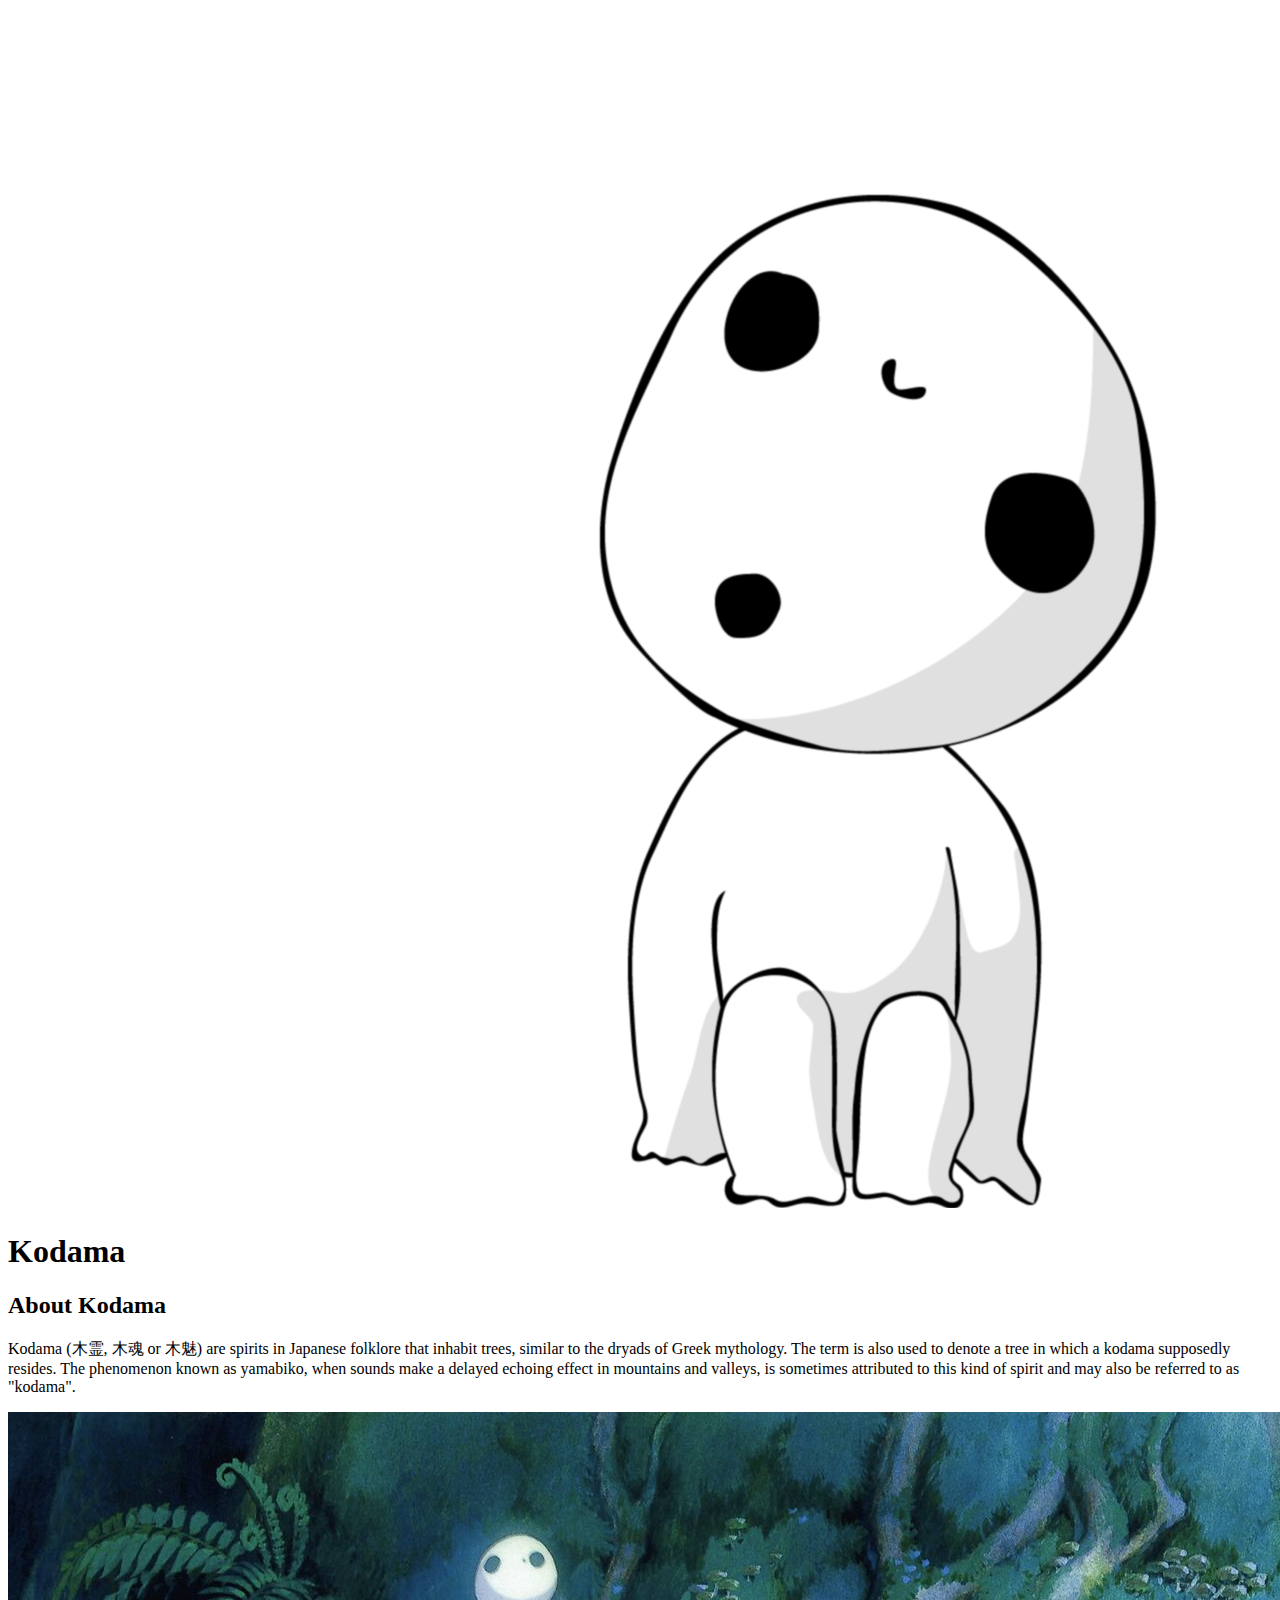
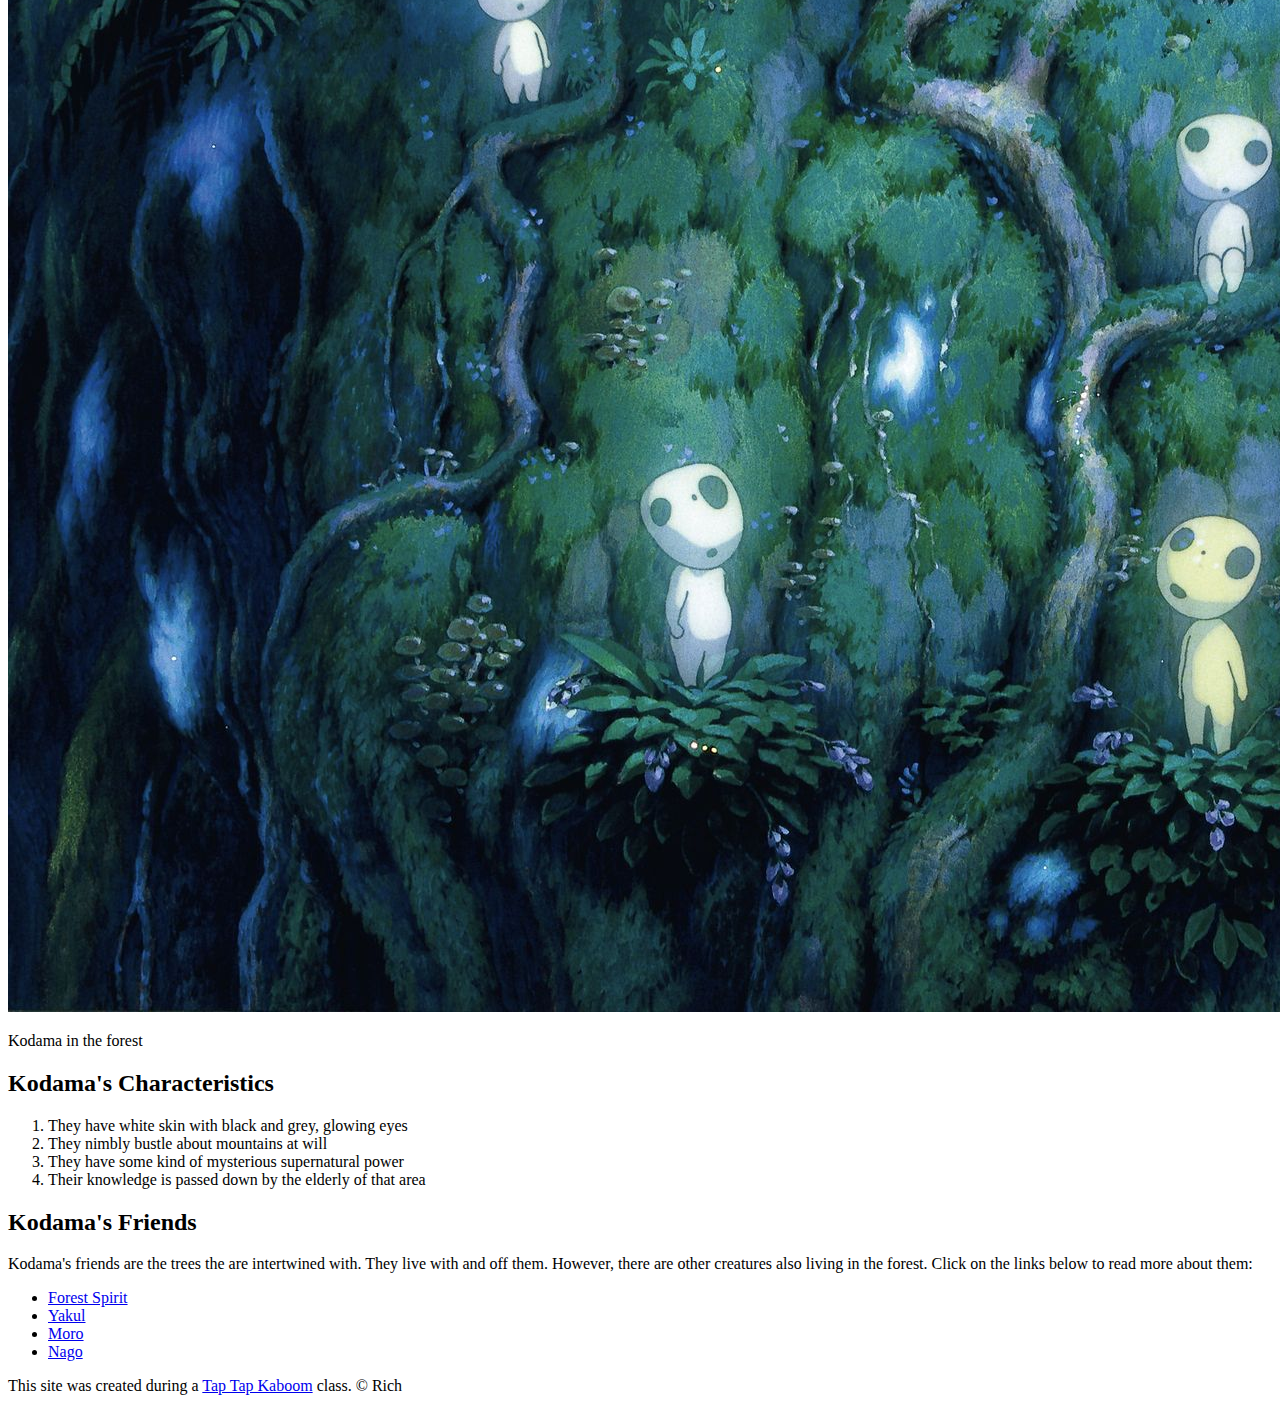
==== index.html @ 23d5f5af "Added our index.html file and a few images" ====
<!DOCTYPE html>
<html>
<head>
	<title>Kodama</title>
	<link rel="icon" href="img/kodama_avatar.png" />
</head>
<body>
	<!-- Header element -->
	<header>
		<img src="img/kodama_avatar.png">
		<h1>Kodama</h1>
	</header>

	<!-- Main element -->
	<main>
		<h2>About Kodama</h2>
		<p>Kodama (木霊, 木魂 or 木魅) are spirits in Japanese folklore that inhabit trees, similar to the dryads of Greek mythology. The term is also used to denote a tree in which a kodama supposedly resides. The phenomenon known as yamabiko, when sounds make a delayed echoing effect in mountains and valleys, is sometimes attributed to this kind of spirit and may also be referred to as "kodama".</p>
		<img src="img/kodama_forest.jpg">
		<p>Kodama in the forest</p>

		<!-- Characteristics -->
		<h2>Kodama's Characteristics</h2>
		<ol>
			<li>They have white skin with black and grey, glowing eyes</li>
			<li>They nimbly bustle about mountains at will</li>
			<li>They have some kind of mysterious supernatural power</li>
			<li>Their knowledge is passed down by the elderly of that area</li>
		</ol>

		<!-- Friends -->
		<h2>Kodama's Friends</h2>
		<p>Kodama's friends are the trees the are intertwined with. They live with and off them. However, there are other creatures also living in the forest. Click on the links below to read more about them:</p>
		<ul>
			<li><a target="_blank" href="https://ghibli.fandom.com/wiki/Forest_Spirit">Forest Spirit</a></li>
			<li><a target="_blank" href="https://ghibli.fandom.com/wiki/Yakul">Yakul</a></li>
			<li><a target="_blank" href="https://ghibli.fandom.com/wiki/Moro">Moro</a></li>
			<li><a target="_blank" href="https://ghibli.fandom.com/wiki/Nago">Nago</a></li>
		</ul>

	</main>

	<!-- Footer element -->
	<footer>
		<p>This site was created during a <a target="_blank" href="https://taptapkaboom.com">Tap Tap Kaboom</a> class. &copy; Rich</p>
	</footer>
</body>
</html>
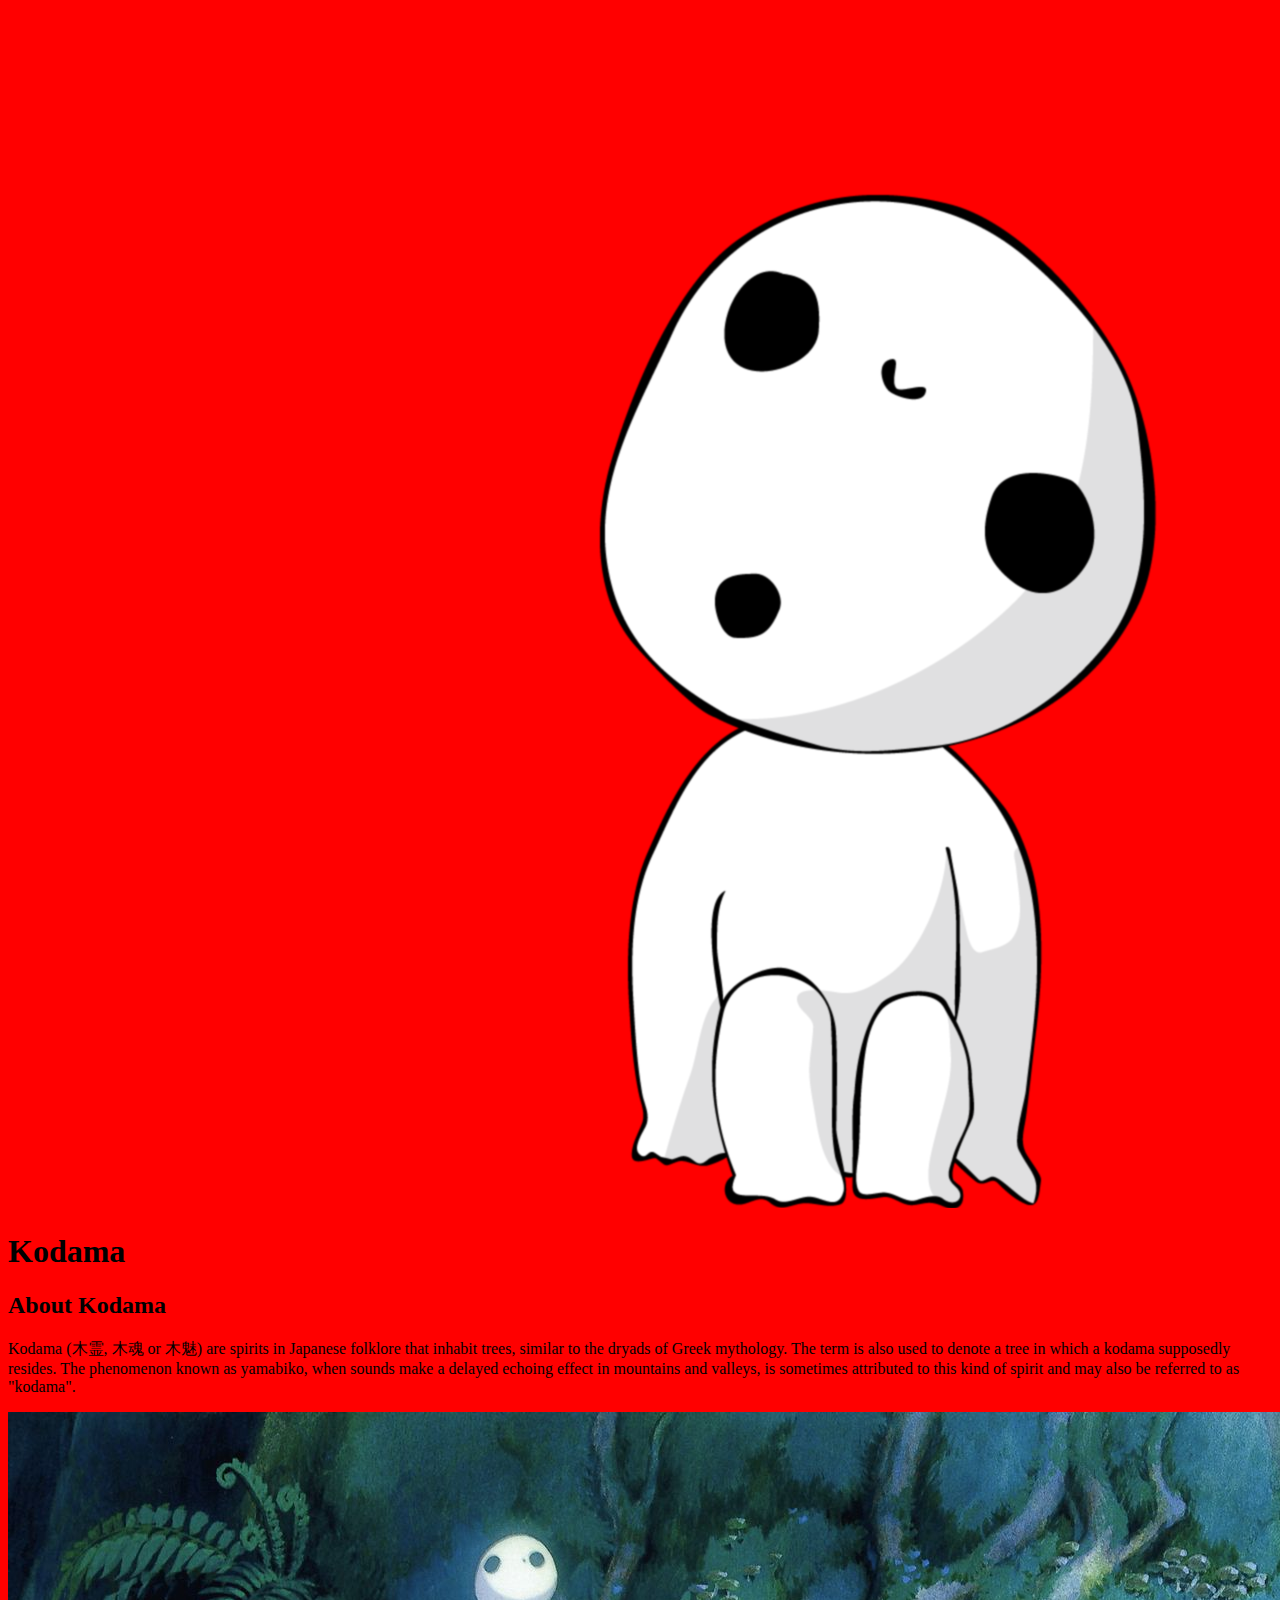
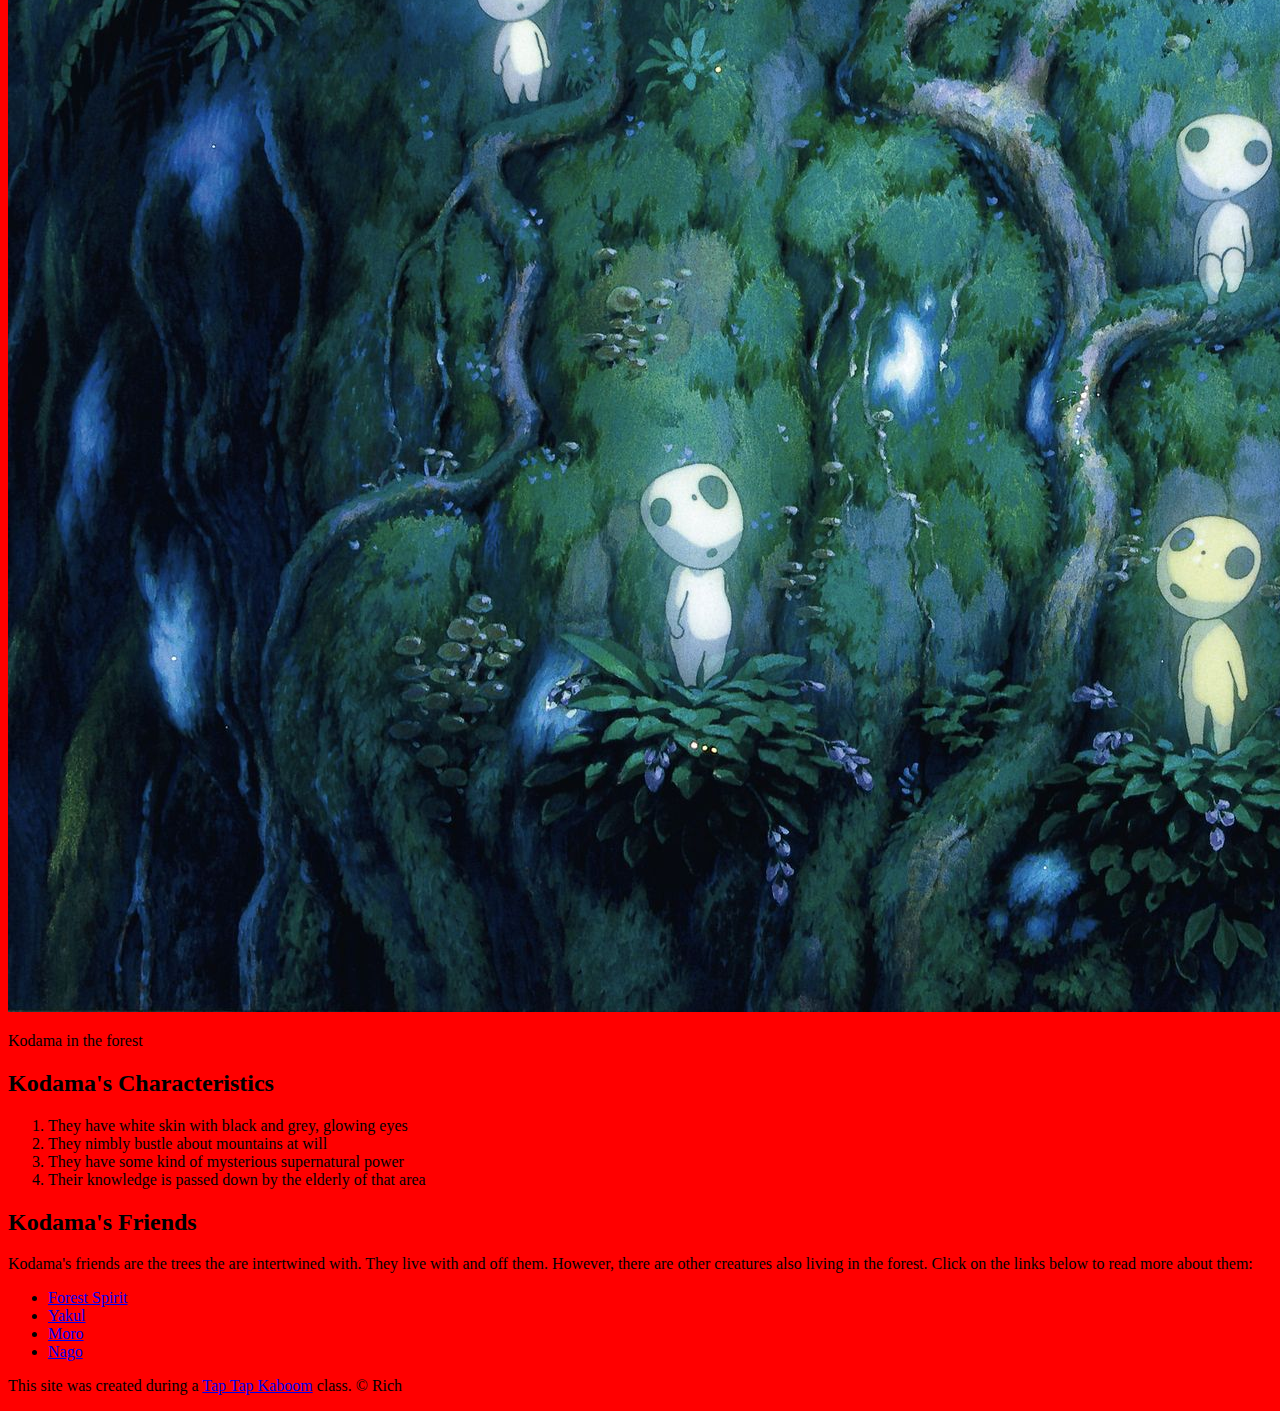
==== commit 8bb6da3e: "added stylesheet" ====
--- a/index.html
+++ b/index.html
@@ -3,6 +3,7 @@
 <head>
 	<title>Kodama</title>
 	<link rel="icon" href="img/kodama_avatar.png" />
+	<link rel="stylesheet" type="text/css" href="css/hero.css">
 </head>
 <body>
 	<!-- Header element -->
--- a/css/hero.css
+++ b/css/hero.css
@@ -0,0 +1,3 @@
+body{
+	background-color: red;
+}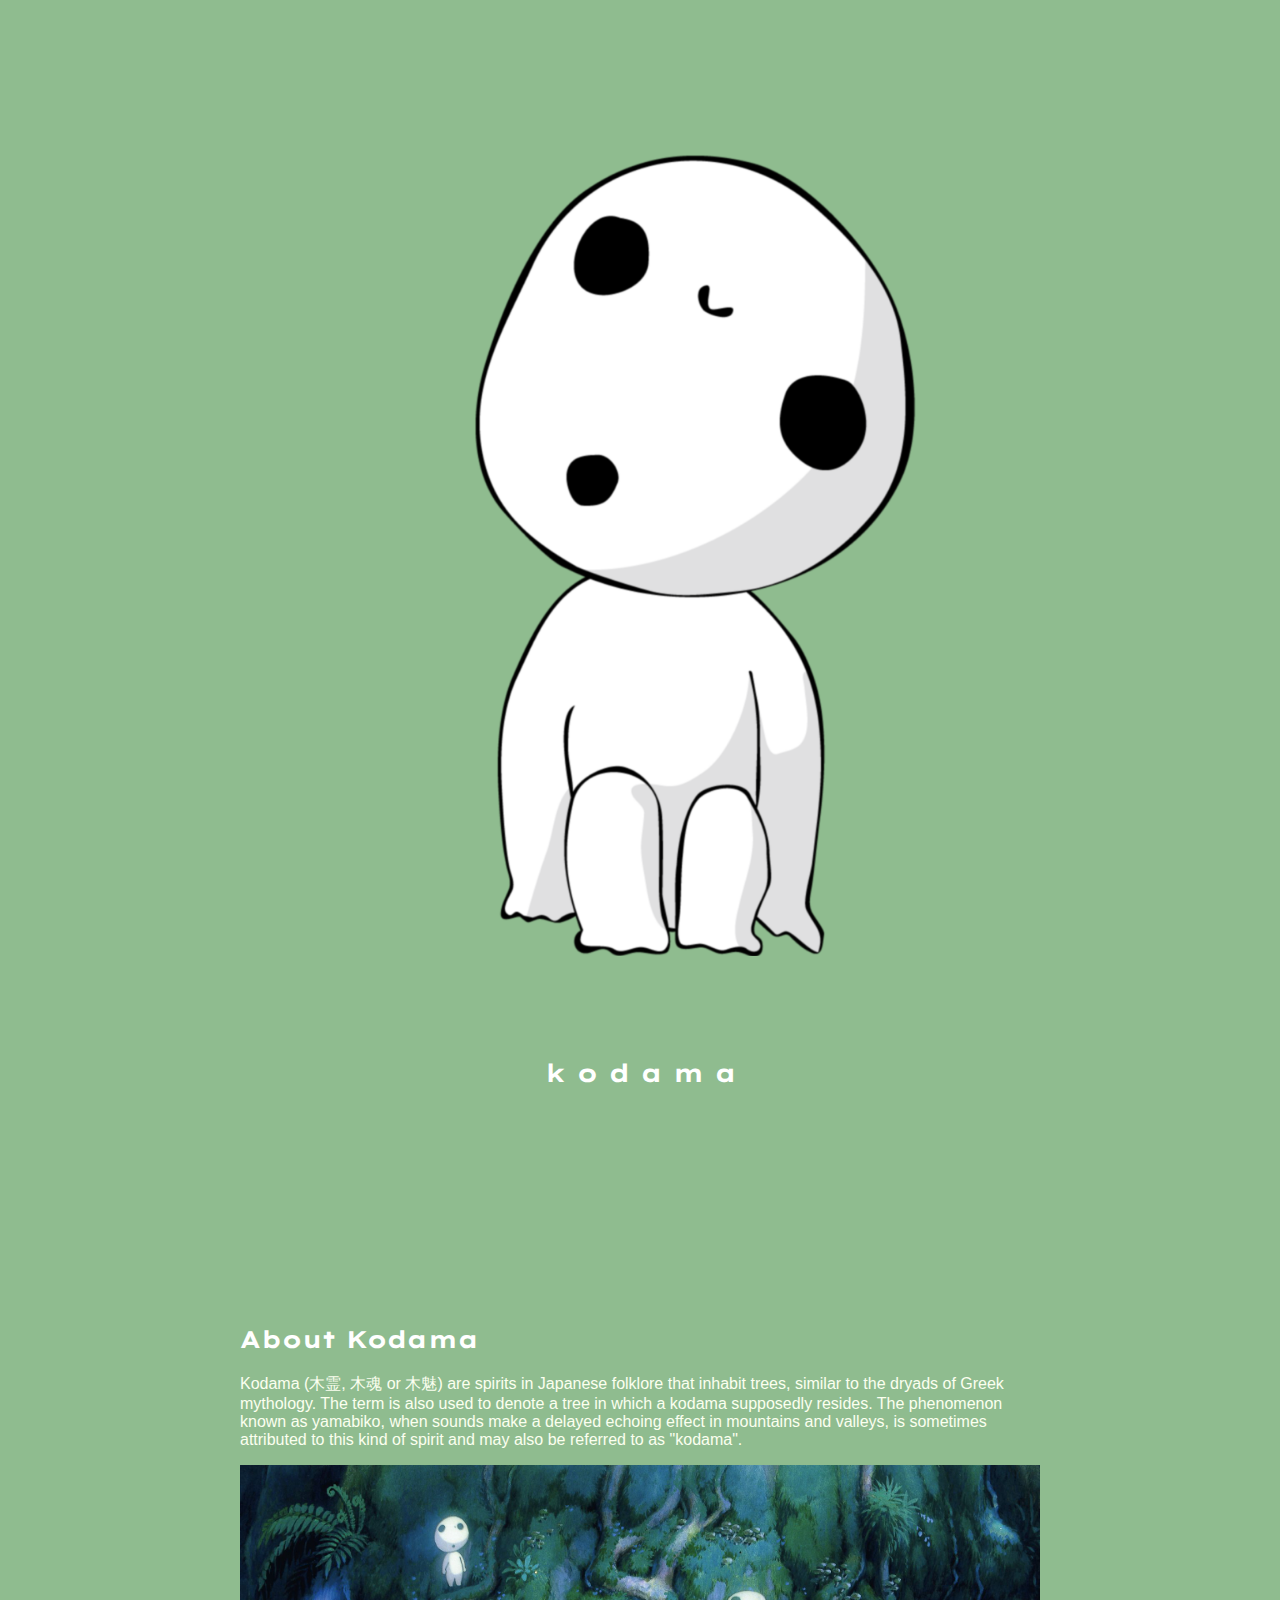
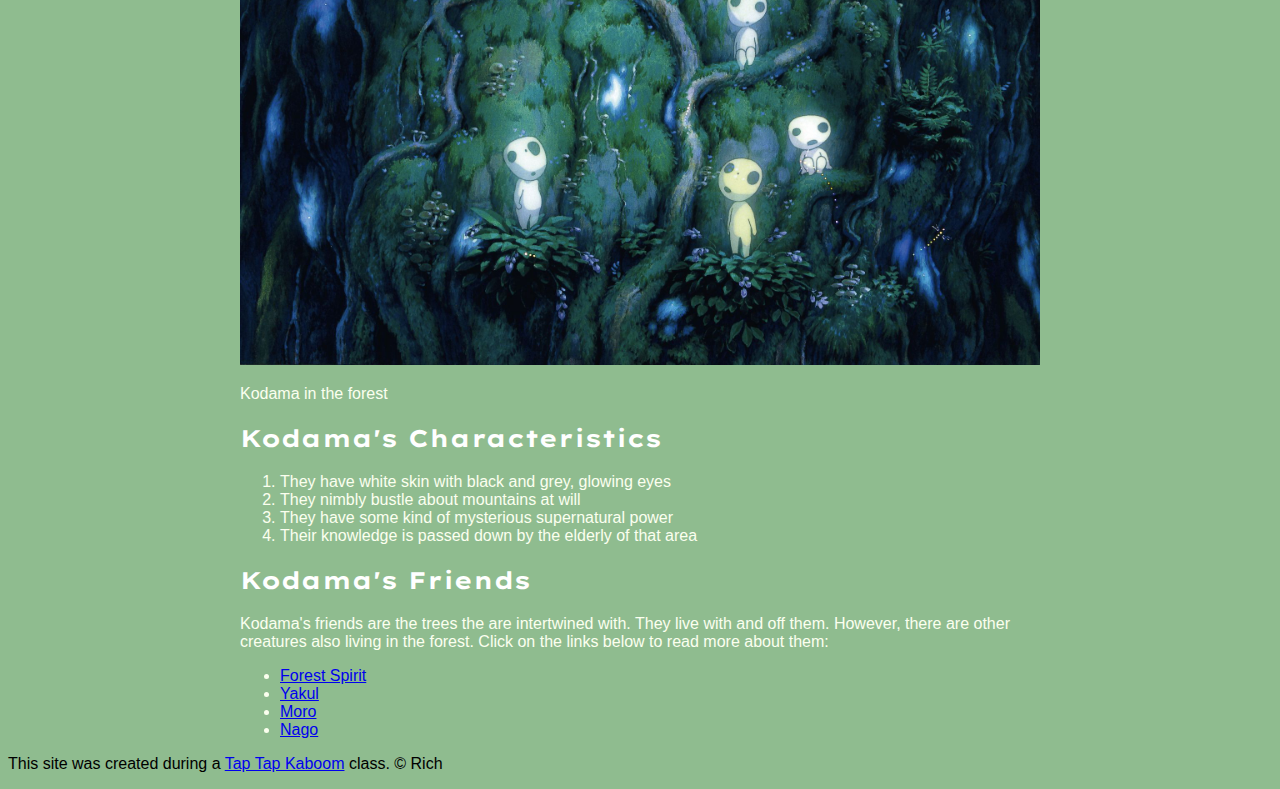
==== commit 2e7f8450: "styling" ====
--- a/index.html
+++ b/index.html
@@ -3,13 +3,14 @@
 <head>
 	<title>Kodama</title>
 	<link rel="icon" href="img/kodama_avatar.png" />
+	<link href="https://fonts.googleapis.com/css2?family=Lexend+Giga&display=swap" rel="stylesheet">
 	<link rel="stylesheet" type="text/css" href="css/hero.css">
 </head>
 <body>
 	<!-- Header element -->
 	<header>
 		<img src="img/kodama_avatar.png">
-		<h1>Kodama</h1>
+		<h1>k o d a m a</h1>
 	</header>
 
 	<!-- Main element -->
--- a/css/hero.css
+++ b/css/hero.css
@@ -1,3 +1,41 @@
 body{
-	background-color: red;
+	font-family: Helvetica, Arial, sans-serif;
+	background-color: darkseagreen;
+}
+
+header{
+	margin: 0 auto;
+	text-align: center;
+	padding-bottom: 200px;
+}
+
+h1, h2{
+	font-family: 'Lexend Giga', sans-serif;
+	color: white;
+}
+
+header h1{
+	color: white;
+	padding-top: 80px;
+	font-size: 25px;
+
+}
+
+header img{
+	max-width: 100%;
+}
+
+main{
+	max-width: 800px;
+	color: #FBFFEF;
+	margin: 0 auto;
+	padding: 0 20px;
+}
+
+main img{
+	max-width: 100%;
+}
+
+h2{
+	size: 35px;
 }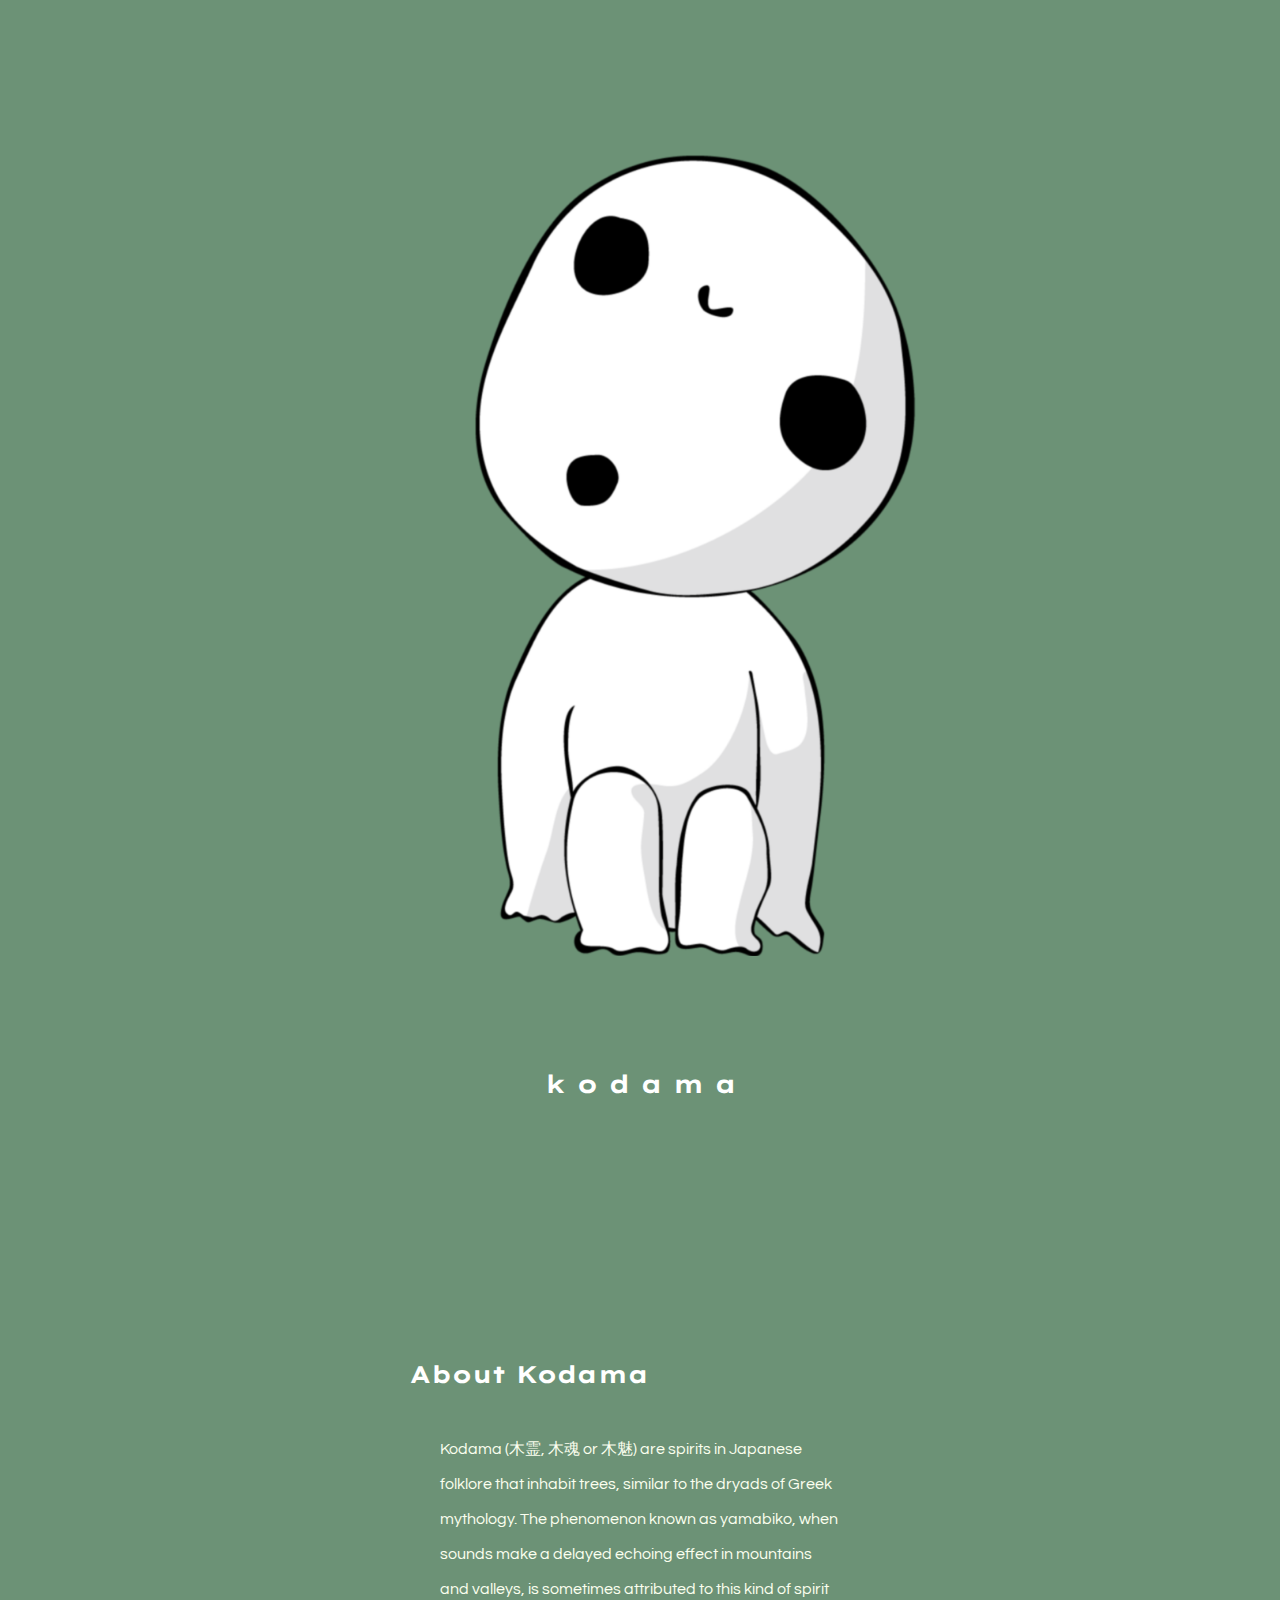
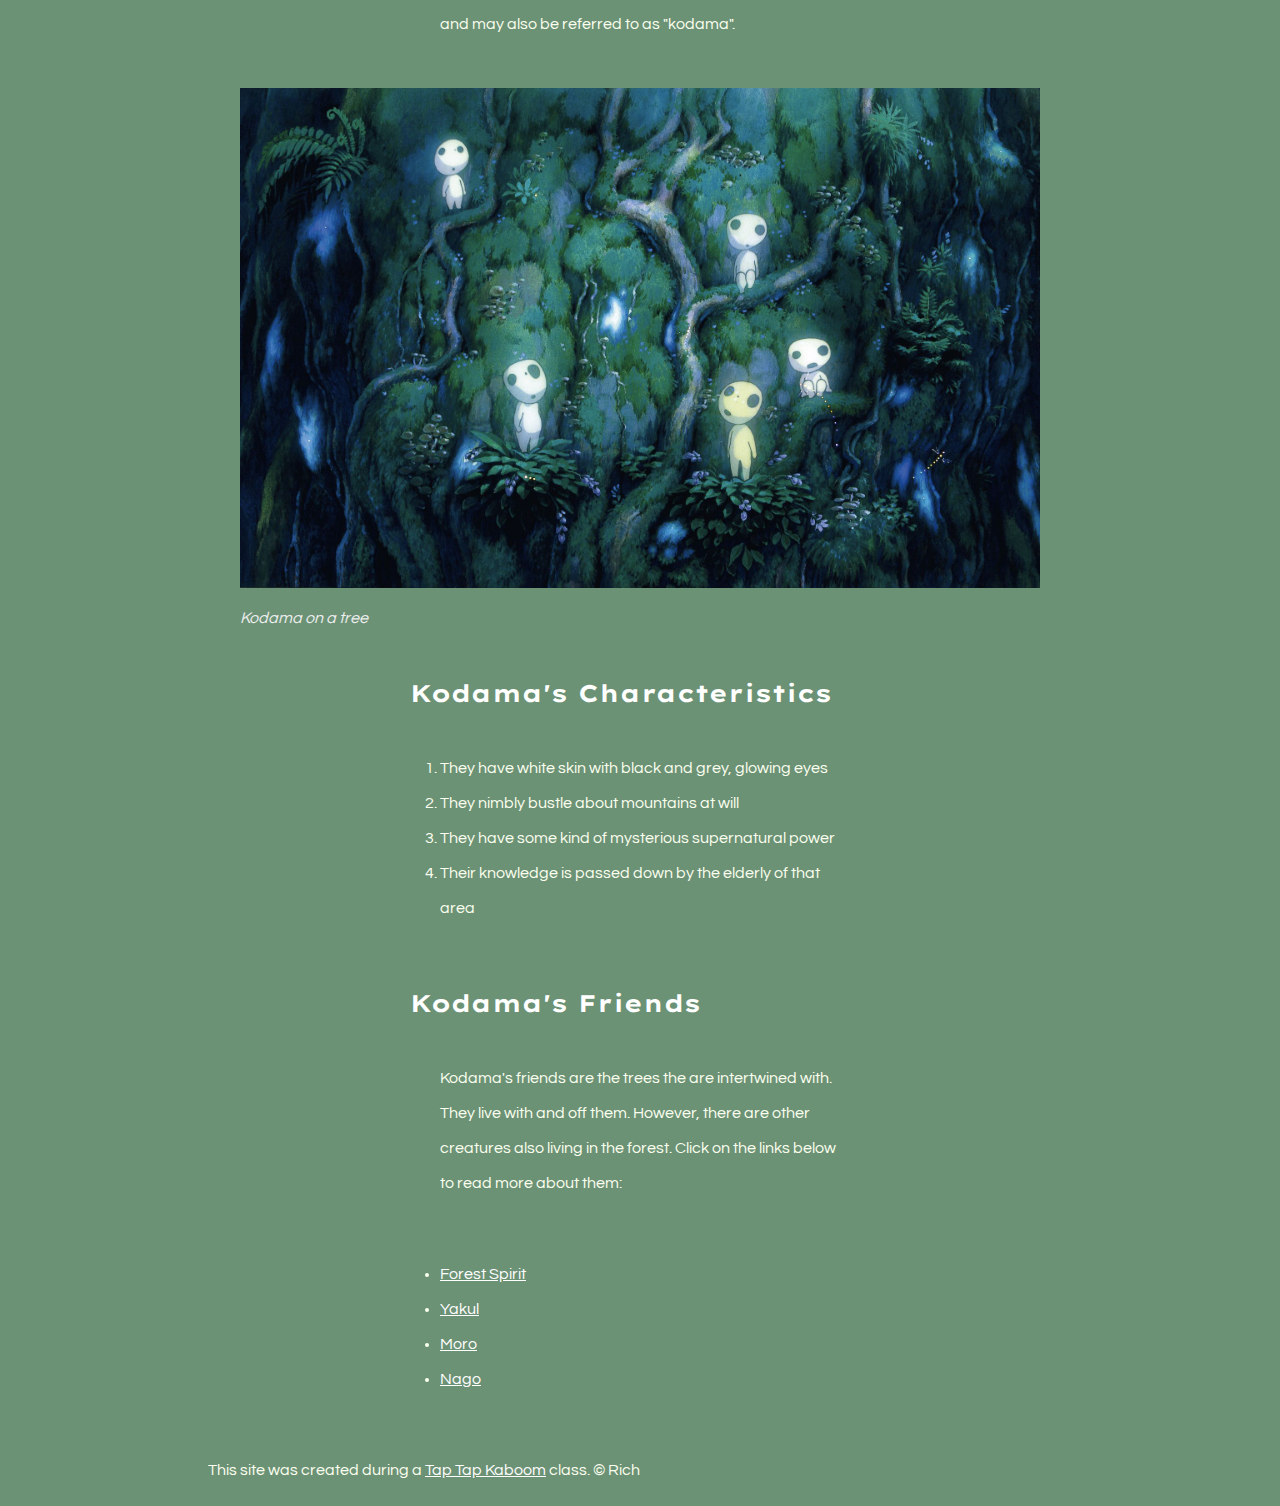
==== commit 65bc126e: "Wrote the CSS of the site and changed some html" ====
--- a/index.html
+++ b/index.html
@@ -4,6 +4,7 @@
 	<title>Kodama</title>
 	<link rel="icon" href="img/kodama_avatar.png" />
 	<link href="https://fonts.googleapis.com/css2?family=Lexend+Giga&display=swap" rel="stylesheet">
+	<link href="https://fonts.googleapis.com/css2?family=Questrial&display=swap" rel="stylesheet">
 	<link rel="stylesheet" type="text/css" href="css/hero.css">
 </head>
 <body>
@@ -16,9 +17,9 @@
 	<!-- Main element -->
 	<main>
 		<h2>About Kodama</h2>
-		<p>Kodama (木霊, 木魂 or 木魅) are spirits in Japanese folklore that inhabit trees, similar to the dryads of Greek mythology. The term is also used to denote a tree in which a kodama supposedly resides. The phenomenon known as yamabiko, when sounds make a delayed echoing effect in mountains and valleys, is sometimes attributed to this kind of spirit and may also be referred to as "kodama".</p>
+		<p>Kodama (木霊, 木魂 or 木魅) are spirits in Japanese folklore that inhabit trees, similar to the dryads of Greek mythology. The phenomenon known as yamabiko, when sounds make a delayed echoing effect in mountains and valleys, is sometimes attributed to this kind of spirit and may also be referred to as "kodama".</p>
 		<img src="img/kodama_forest.jpg">
-		<p>Kodama in the forest</p>
+		<p class="caption">Kodama on a tree</p>
 
 		<!-- Characteristics -->
 		<h2>Kodama's Characteristics</h2>
--- a/css/hero.css
+++ b/css/hero.css
@@ -1,7 +1,15 @@
+h1, h2{
+	font-family: 'Lexend Giga', sans-serif;
+	color: white;
+}
+
 body{
-	font-family: Helvetica, Arial, sans-serif;
-	background-color: darkseagreen;
+	background-color: #6C9276;
+	line-height: 35px;
+	font-family: 'Questrial', sans-serif;
+	color: #FBFFEF;
 }
+
 
 header{
 	margin: 0 auto;
@@ -9,13 +17,7 @@
 	padding-bottom: 200px;
 }
 
-h1, h2{
-	font-family: 'Lexend Giga', sans-serif;
-	color: white;
-}
-
 header h1{
-	color: white;
 	padding-top: 80px;
 	font-size: 25px;
 
@@ -27,15 +29,43 @@
 
 main{
 	max-width: 800px;
-	color: #FBFFEF;
 	margin: 0 auto;
-	padding: 0 20px;
 }
 
 main img{
 	max-width: 100%;
+	padding: 10px 0 0 0;
 }
 
 h2{
 	size: 35px;
+	padding: 20px 170px 0px;
+}
+
+p{
+	padding: 20px 200px;
+}
+
+ol, ul{
+	padding: 20px 200px;
+}
+
+footer p{
+	margin: 0 auto;
+	padding-bottom: 10px;
+	margin: 0 auto;
+}
+
+a{
+	color: white;
+}
+a:hover{
+	color: #617E5F;
+}
+
+p.caption{
+	color: #EEEEEE;
+	font-style: italic;
+	margin-top: 0;
+	padding: 0;
 }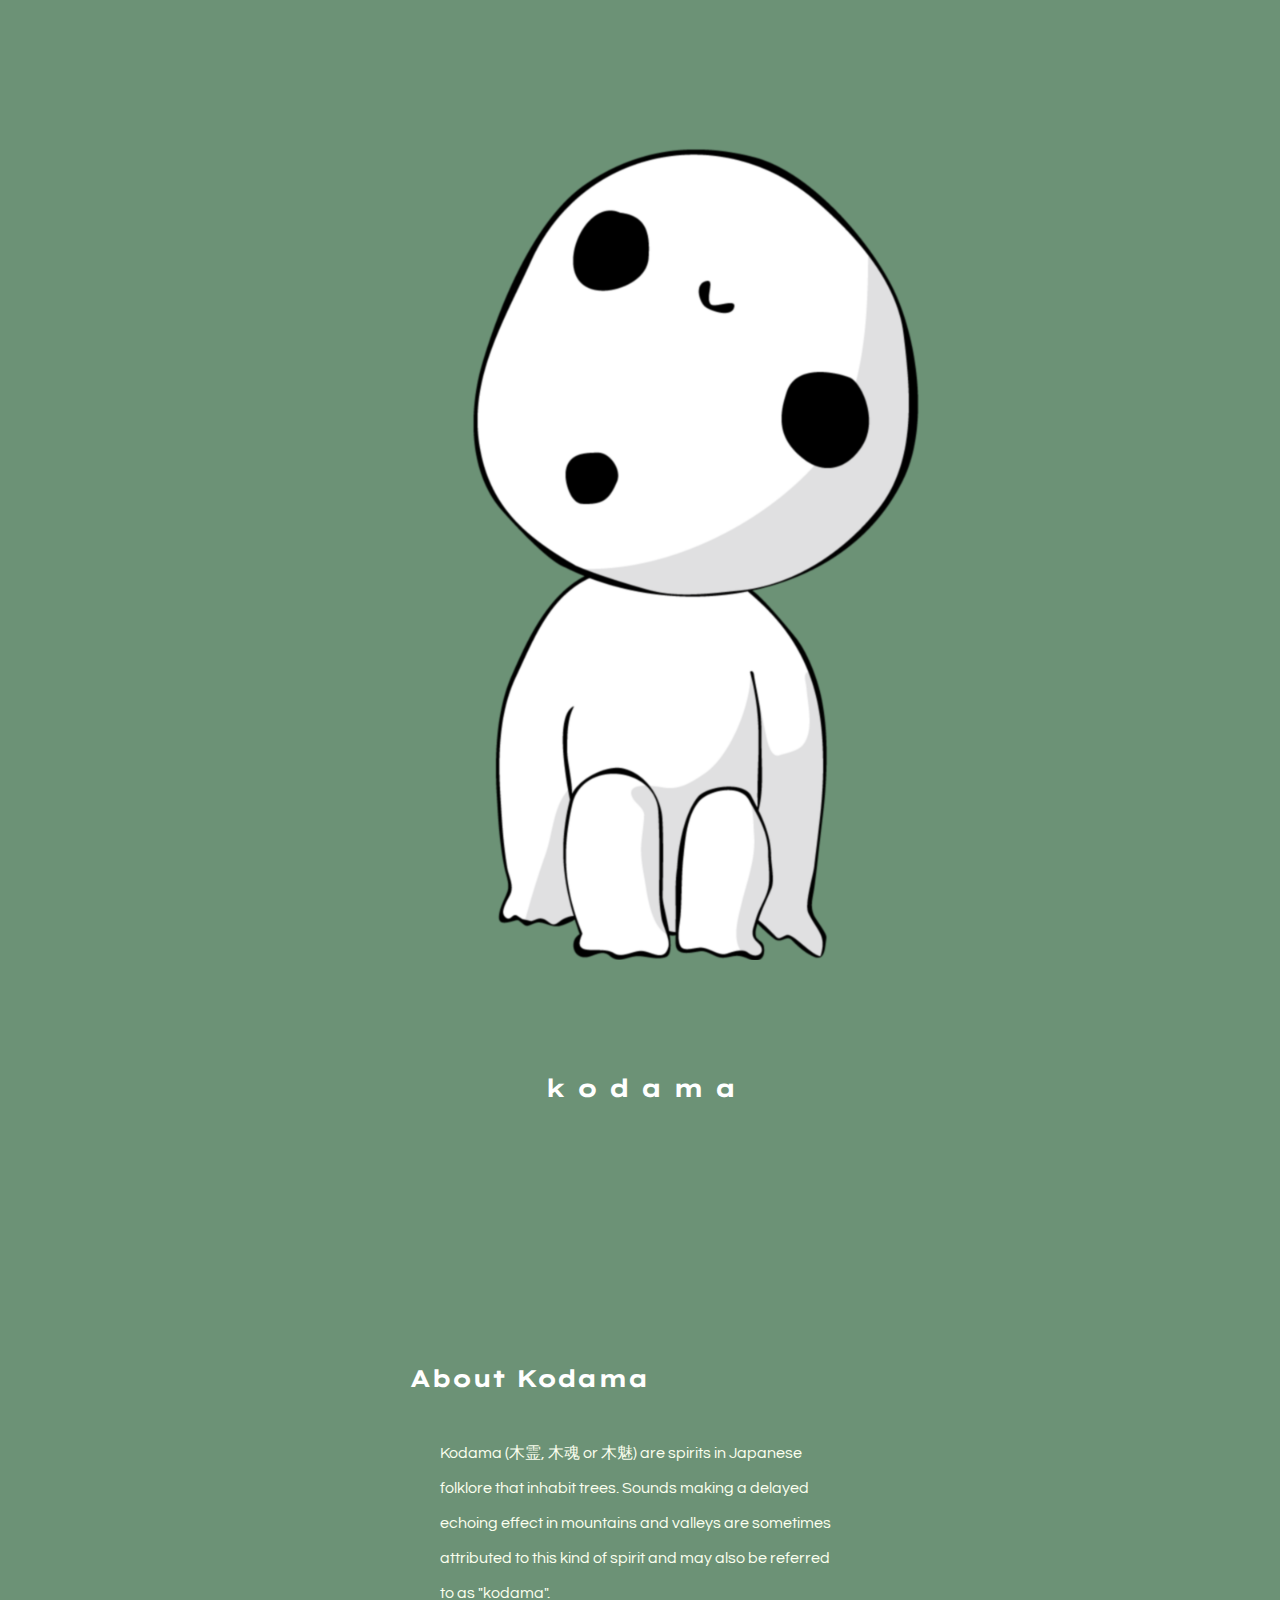
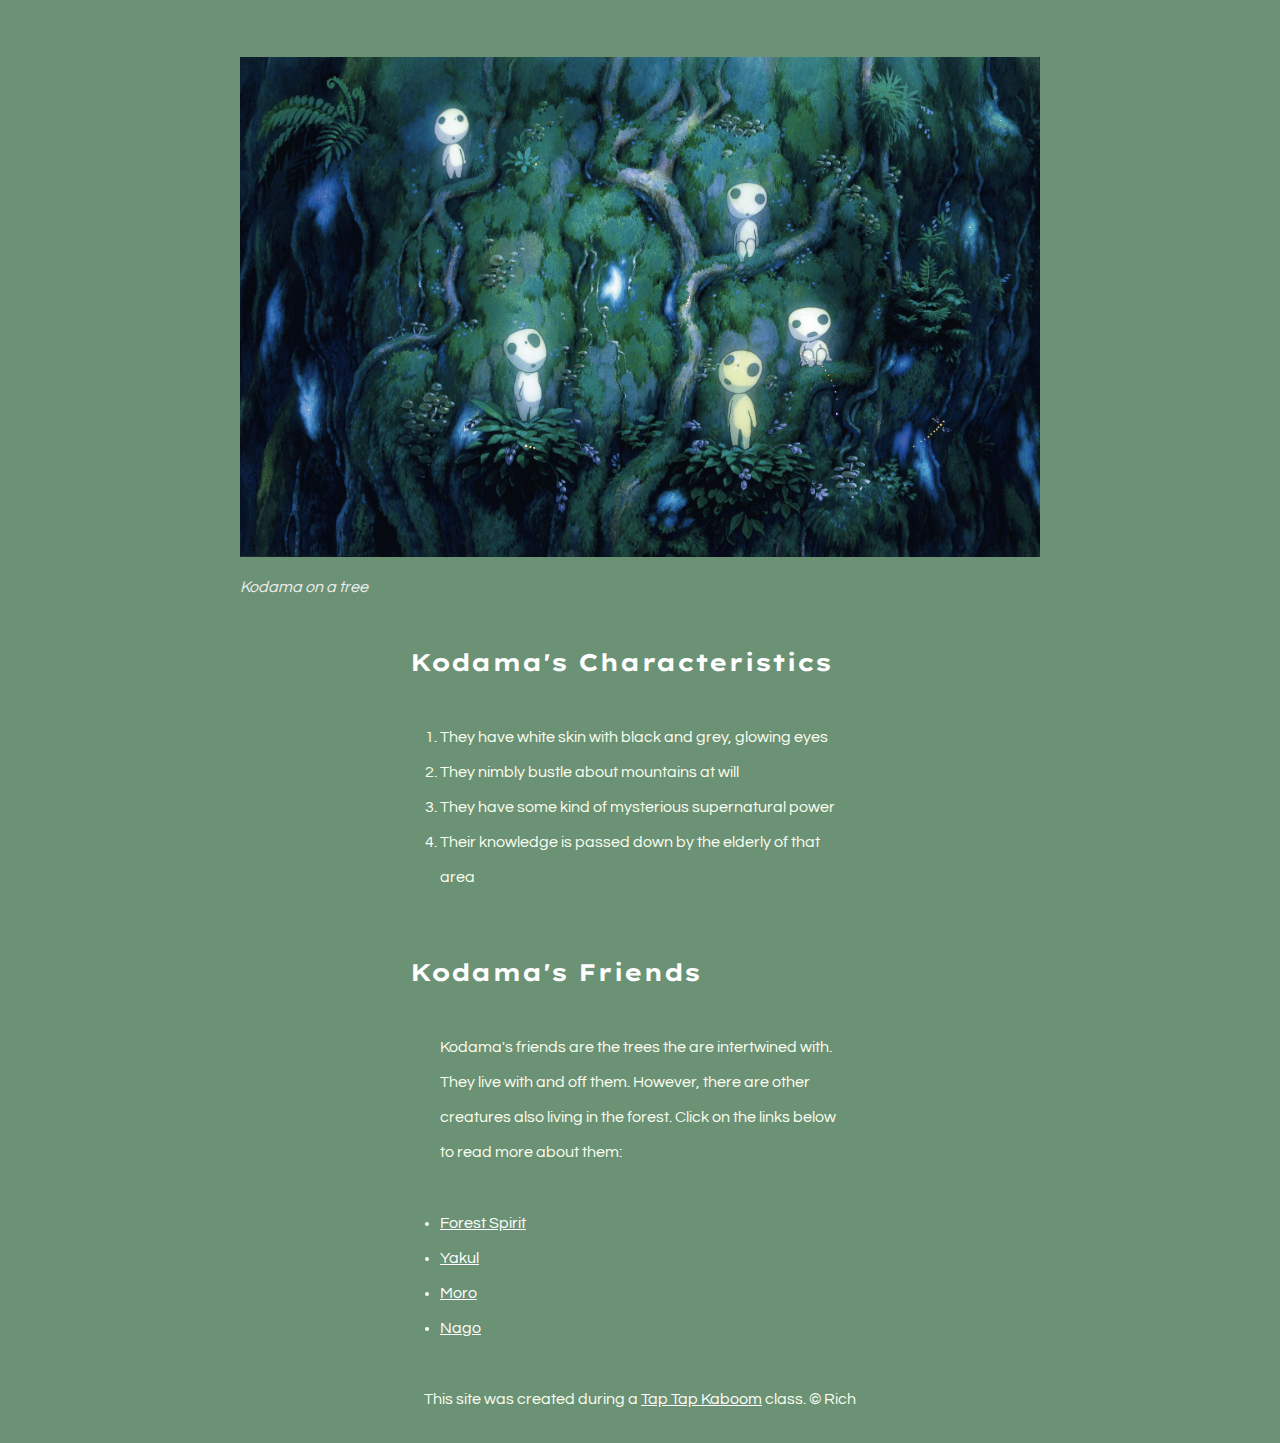
==== commit 681bfef6: "Updated text in index.html" ====
--- a/index.html
+++ b/index.html
@@ -17,7 +17,7 @@
 	<!-- Main element -->
 	<main>
 		<h2>About Kodama</h2>
-		<p>Kodama (木霊, 木魂 or 木魅) are spirits in Japanese folklore that inhabit trees, similar to the dryads of Greek mythology. The phenomenon known as yamabiko, when sounds make a delayed echoing effect in mountains and valleys, is sometimes attributed to this kind of spirit and may also be referred to as "kodama".</p>
+		<p>Kodama (木霊, 木魂 or 木魅) are spirits in Japanese folklore that inhabit trees. Sounds making a delayed echoing effect in mountains and valleys are sometimes attributed to this kind of spirit and may also be referred to as "kodama".</p>
 		<img src="img/kodama_forest.jpg">
 		<p class="caption">Kodama on a tree</p>
 
--- a/css/hero.css
+++ b/css/hero.css
@@ -8,11 +8,11 @@
 	line-height: 35px;
 	font-family: 'Questrial', sans-serif;
 	color: #FBFFEF;
+	margin: 0 auto;
 }
 
 
 header{
-	margin: 0 auto;
 	text-align: center;
 	padding-bottom: 200px;
 }
@@ -46,14 +46,17 @@
 	padding: 20px 200px;
 }
 
-ol, ul{
+ol{
 	padding: 20px 200px;
 }
 
+ul{
+	padding: 0 200px;
+}
+
 footer p{
-	margin: 0 auto;
 	padding-bottom: 10px;
-	margin: 0 auto;
+	text-align: center;
 }
 
 a{
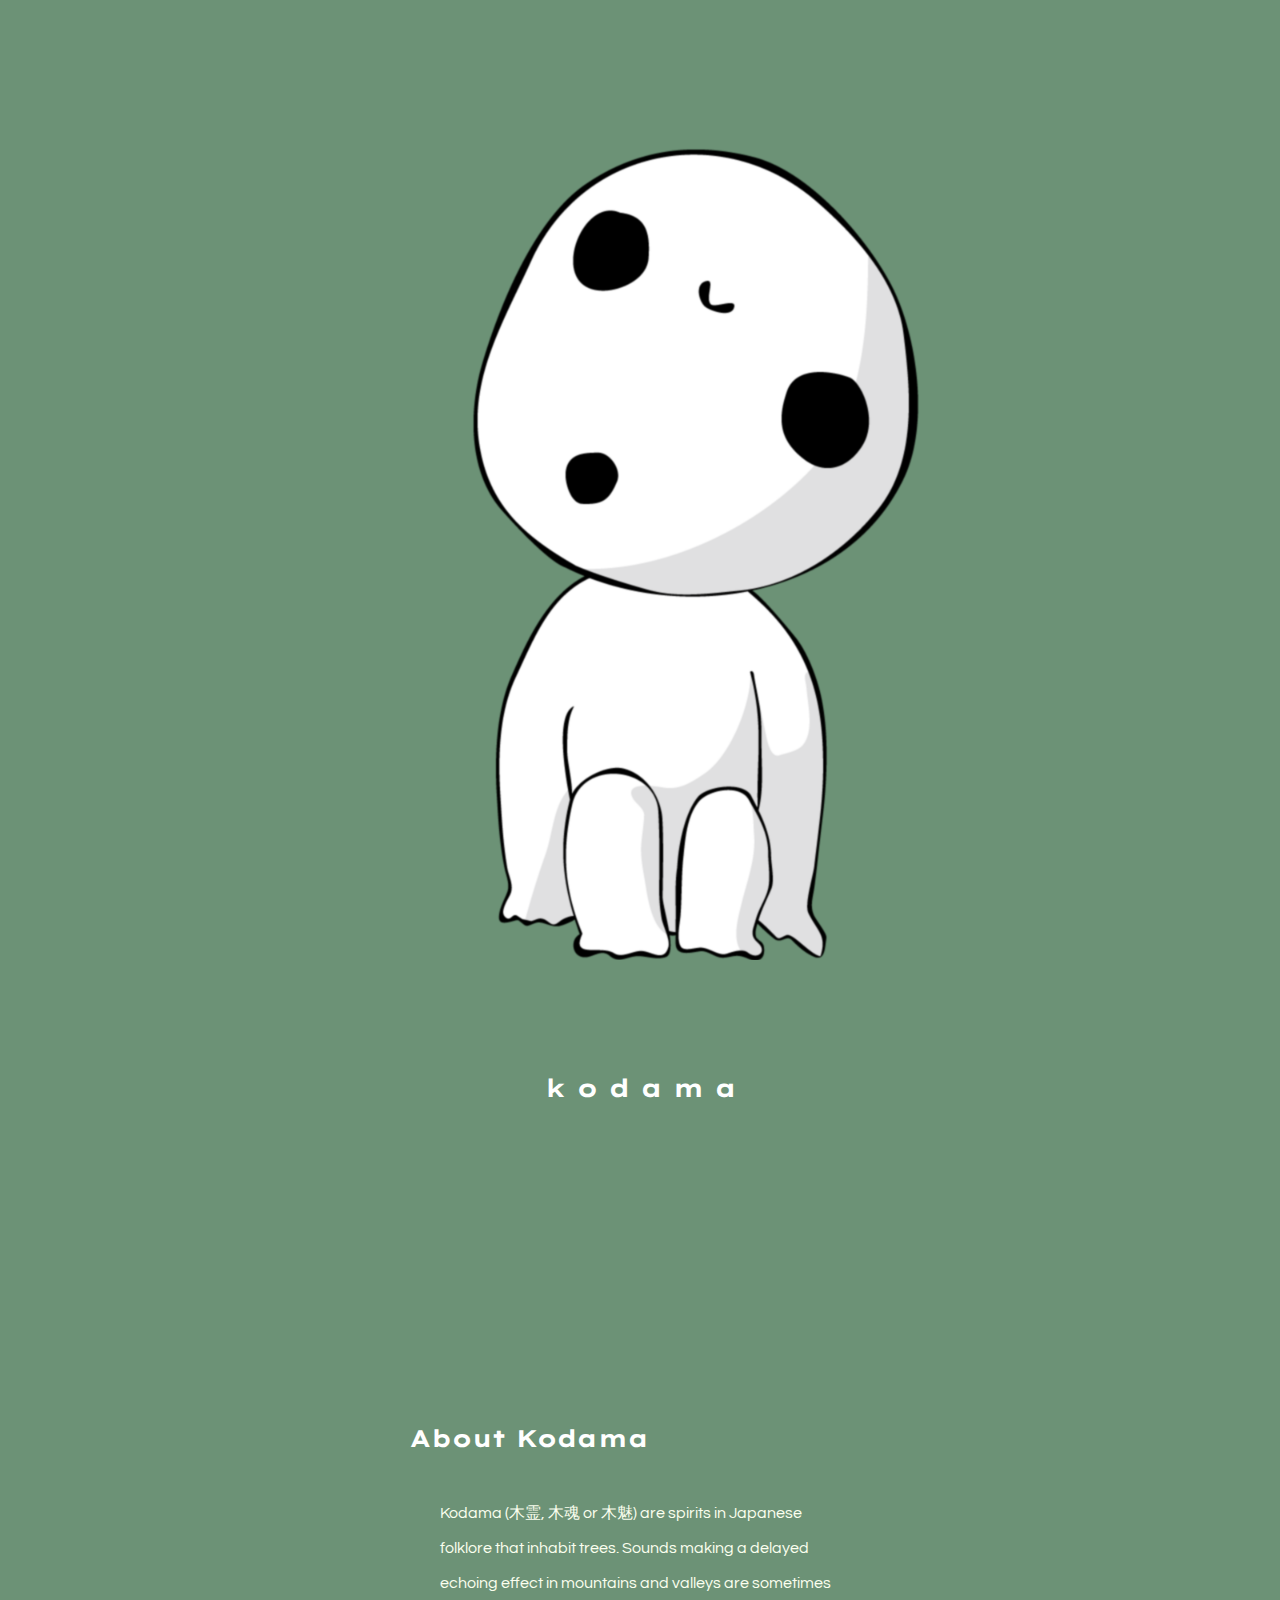
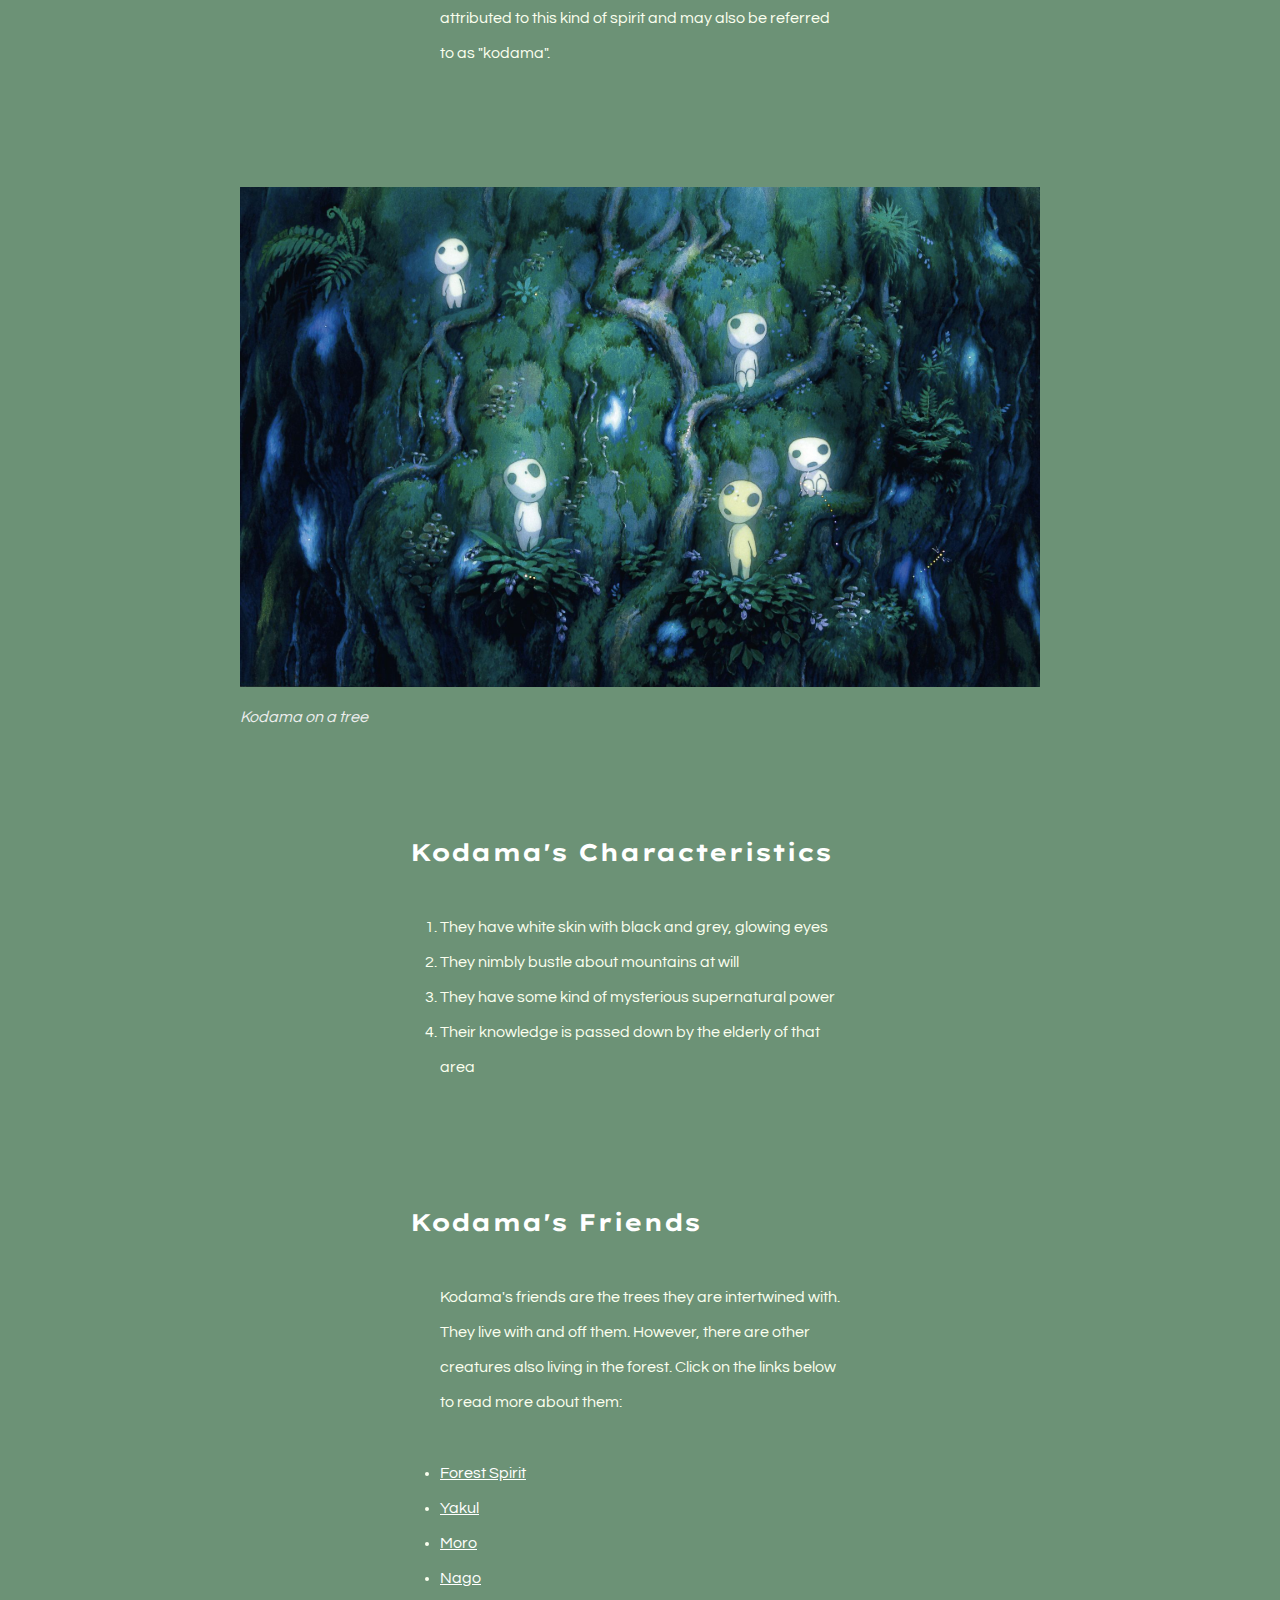
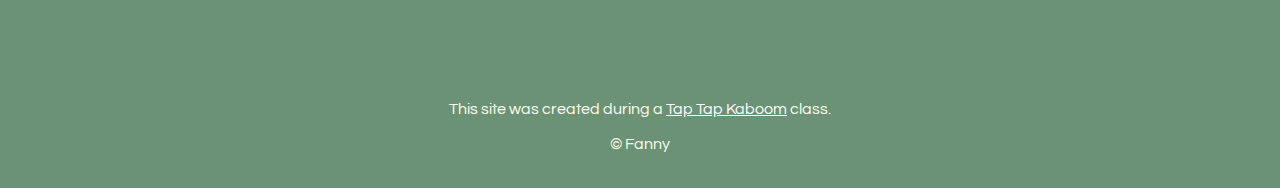
==== commit 600c3685: "Changed spacing" ====
--- a/index.html
+++ b/index.html
@@ -32,7 +32,7 @@
 
 		<!-- Friends -->
 		<h2>Kodama's Friends</h2>
-		<p>Kodama's friends are the trees the are intertwined with. They live with and off them. However, there are other creatures also living in the forest. Click on the links below to read more about them:</p>
+		<p>Kodama's friends are the trees they are intertwined with. They live with and off them. However, there are other creatures also living in the forest. Click on the links below to read more about them:</p>
 		<ul>
 			<li><a target="_blank" href="https://ghibli.fandom.com/wiki/Forest_Spirit">Forest Spirit</a></li>
 			<li><a target="_blank" href="https://ghibli.fandom.com/wiki/Yakul">Yakul</a></li>
@@ -44,7 +44,7 @@
 
 	<!-- Footer element -->
 	<footer>
-		<p>This site was created during a <a target="_blank" href="https://taptapkaboom.com">Tap Tap Kaboom</a> class. &copy; Rich</p>
+		<p>This site was created during a <a target="_blank" href="https://taptapkaboom.com">Tap Tap Kaboom</a> class. <br> &copy; Fanny</p>
 	</footer>
 </body>
 </html>--- a/css/hero.css
+++ b/css/hero.css
@@ -34,12 +34,12 @@
 
 main img{
 	max-width: 100%;
-	padding: 10px 0 0 0;
+	padding: 80px 0 0 0;
 }
 
 h2{
 	size: 35px;
-	padding: 20px 170px 0px;
+	padding: 80px 170px 0 170px;
 }
 
 p{
@@ -55,7 +55,7 @@
 }
 
 footer p{
-	padding-bottom: 10px;
+	padding: 80px 200px 10px 200px;
 	text-align: center;
 }
 
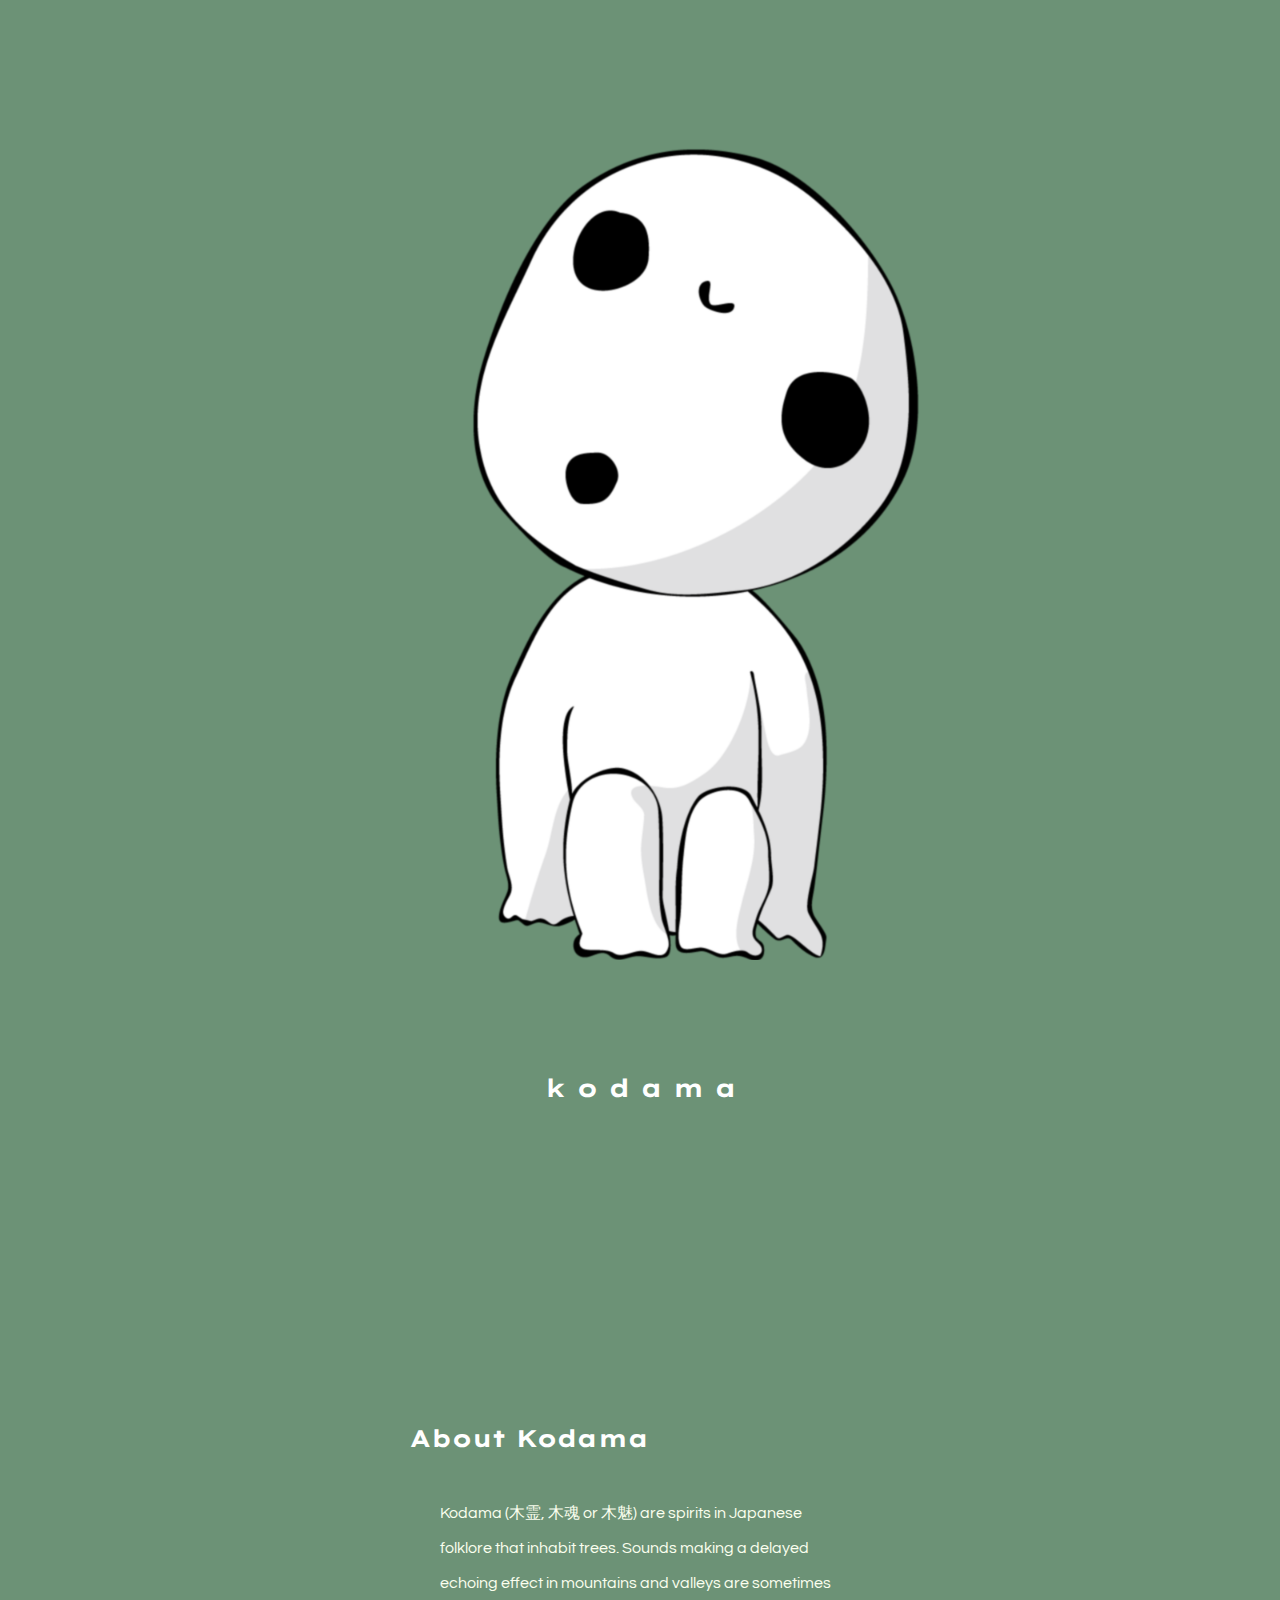
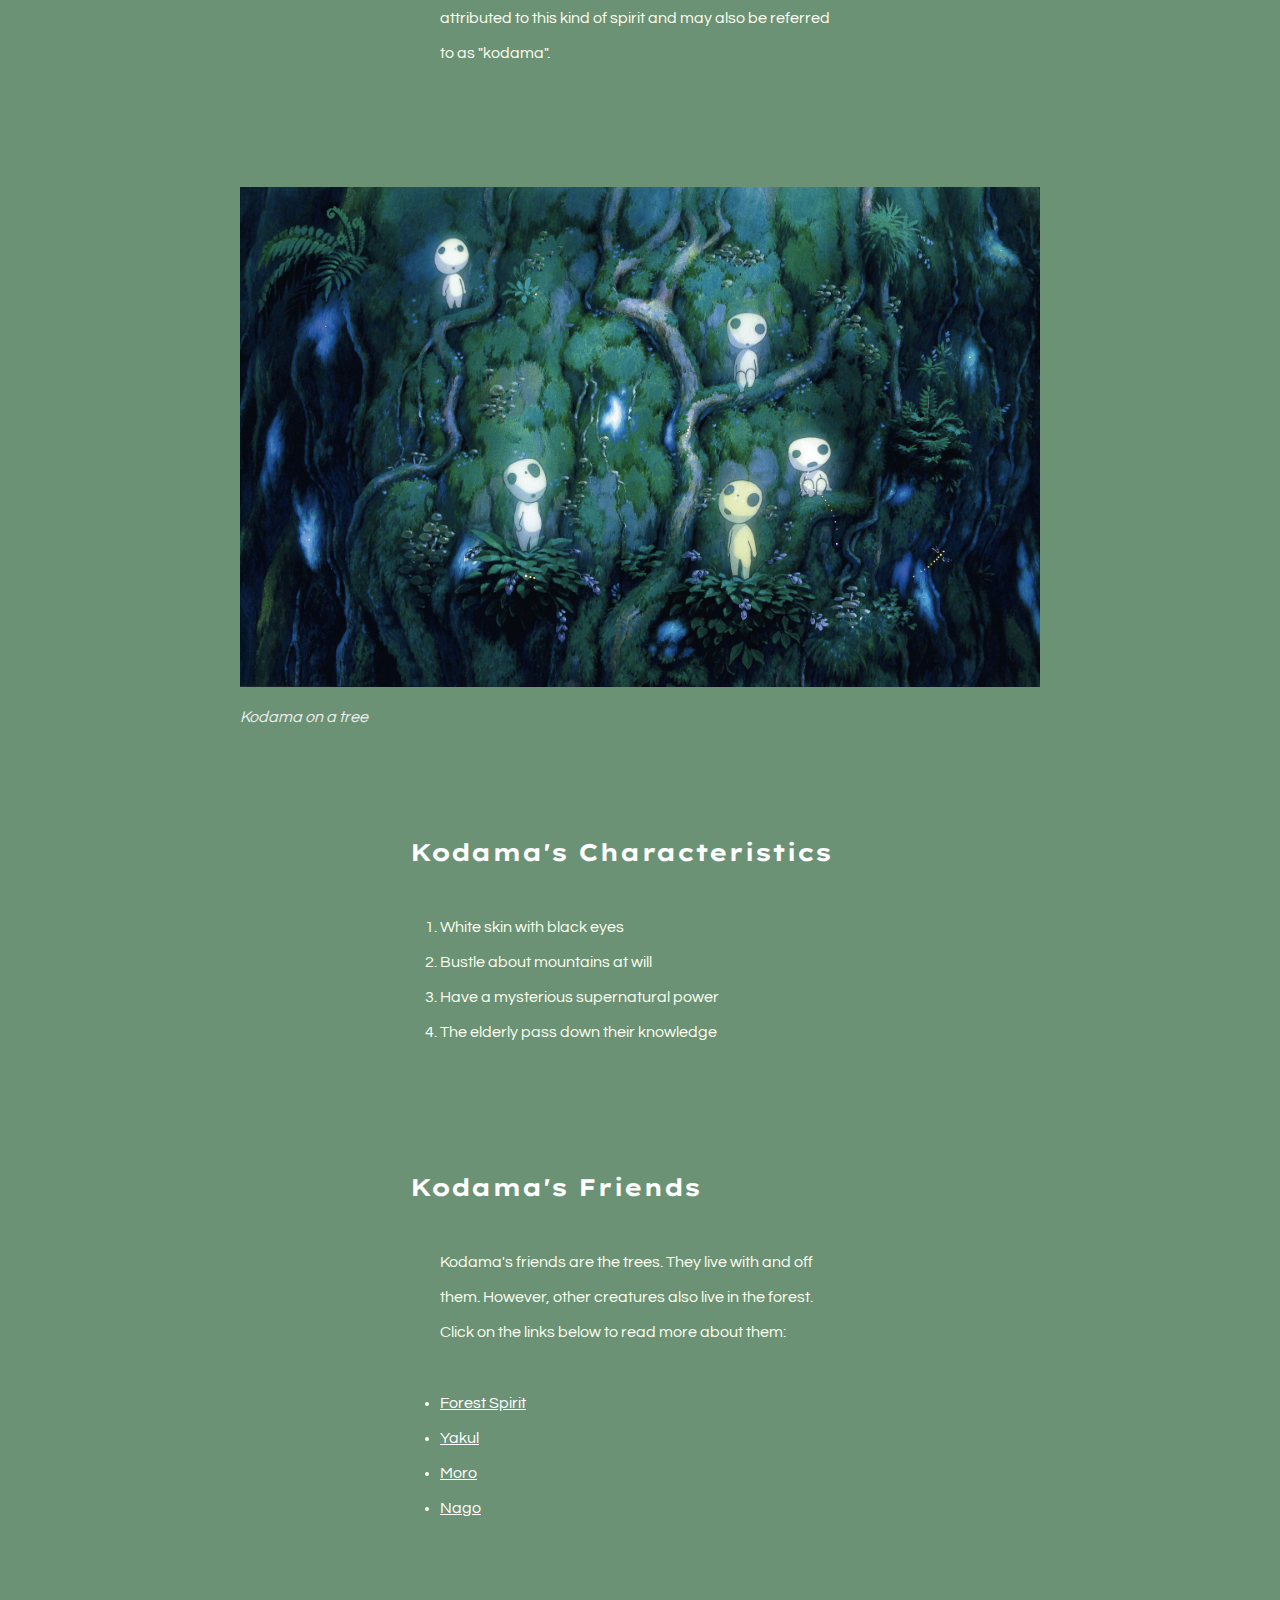
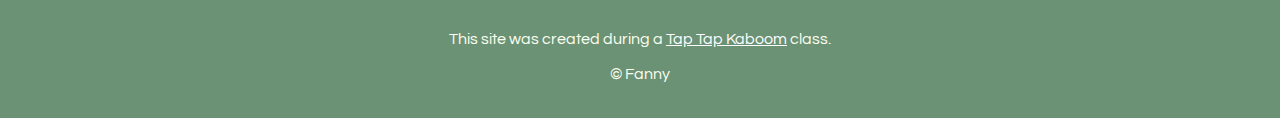
==== commit 8a03335a: "updated text in index.html" ====
--- a/index.html
+++ b/index.html
@@ -24,15 +24,15 @@
 		<!-- Characteristics -->
 		<h2>Kodama's Characteristics</h2>
 		<ol>
-			<li>They have white skin with black and grey, glowing eyes</li>
-			<li>They nimbly bustle about mountains at will</li>
-			<li>They have some kind of mysterious supernatural power</li>
-			<li>Their knowledge is passed down by the elderly of that area</li>
+			<li>White skin with black eyes</li>
+			<li>Bustle about mountains at will</li>
+			<li>Have a mysterious supernatural power</li>
+			<li>The elderly pass down their knowledge</li>
 		</ol>
 
 		<!-- Friends -->
 		<h2>Kodama's Friends</h2>
-		<p>Kodama's friends are the trees they are intertwined with. They live with and off them. However, there are other creatures also living in the forest. Click on the links below to read more about them:</p>
+		<p>Kodama's friends are the trees. They live with and off them. However, other creatures also live in the forest. Click on the links below to read more about them:</p>
 		<ul>
 			<li><a target="_blank" href="https://ghibli.fandom.com/wiki/Forest_Spirit">Forest Spirit</a></li>
 			<li><a target="_blank" href="https://ghibli.fandom.com/wiki/Yakul">Yakul</a></li>
